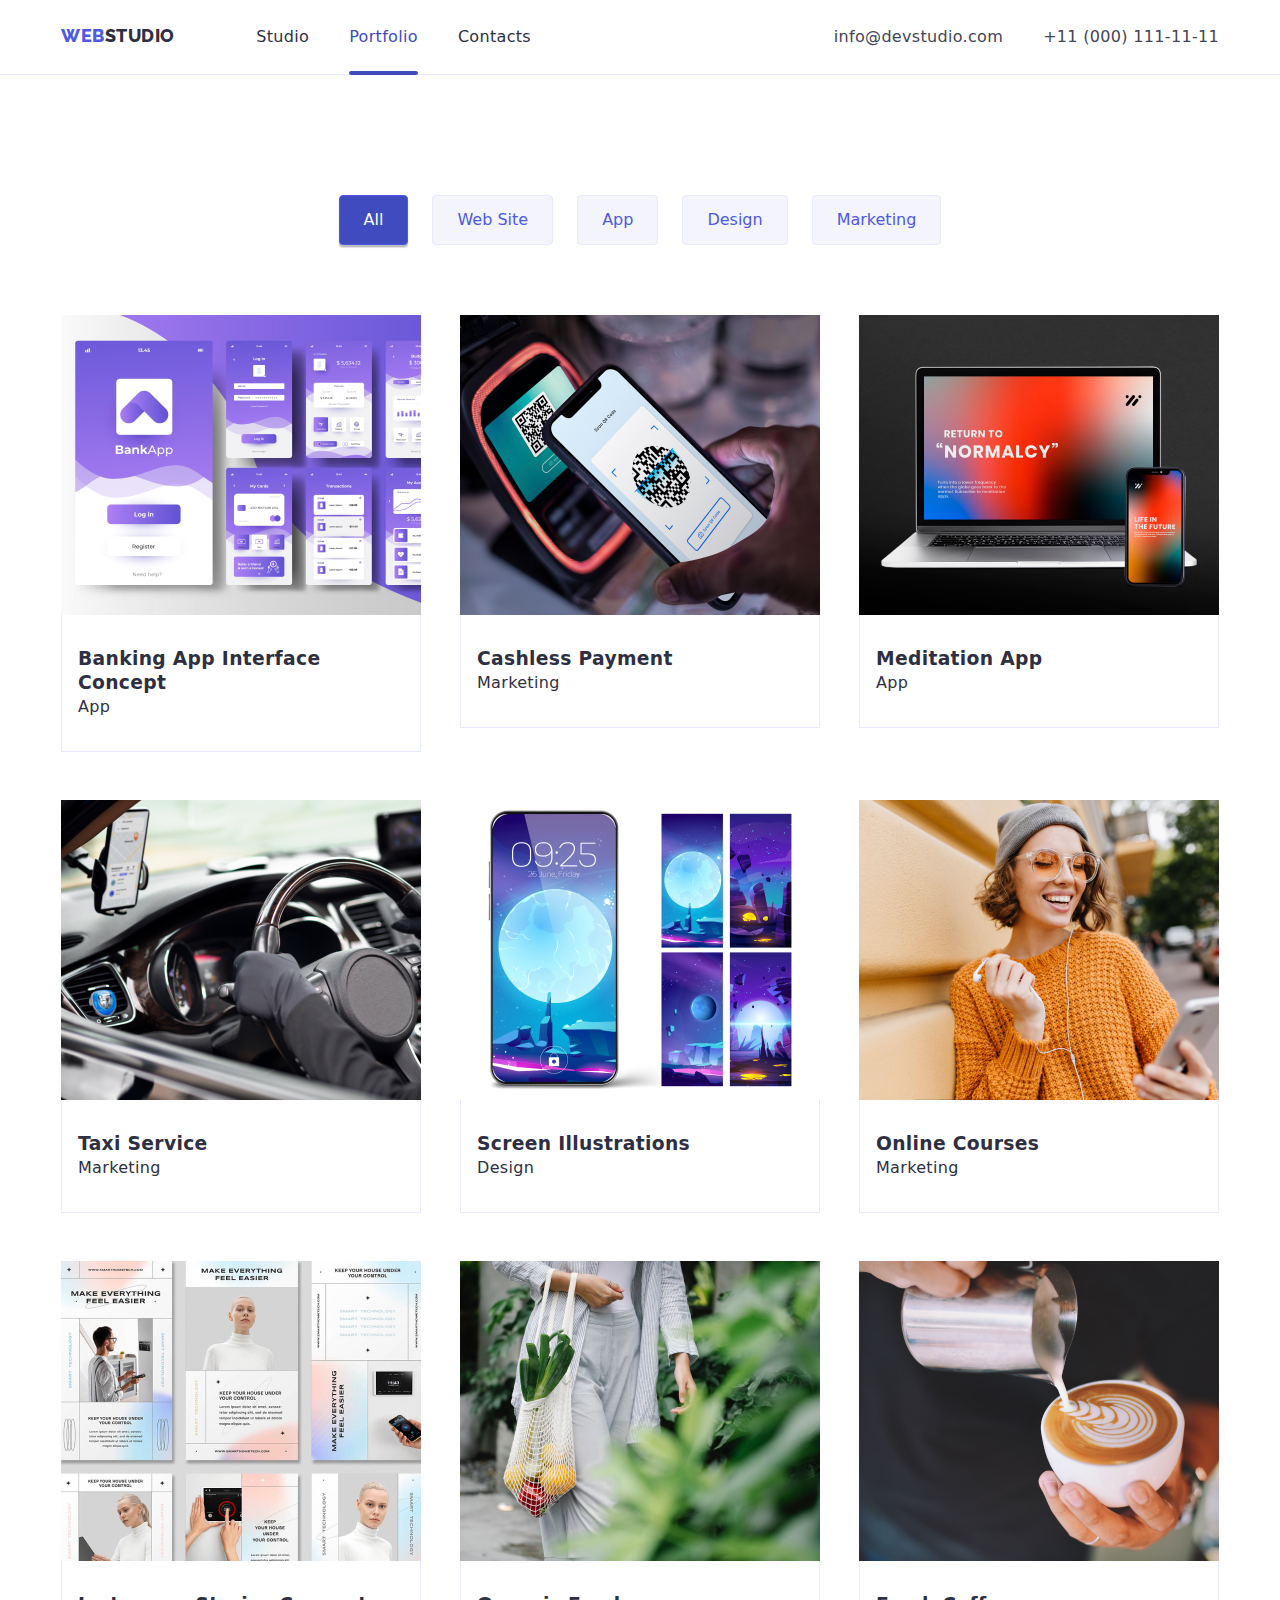
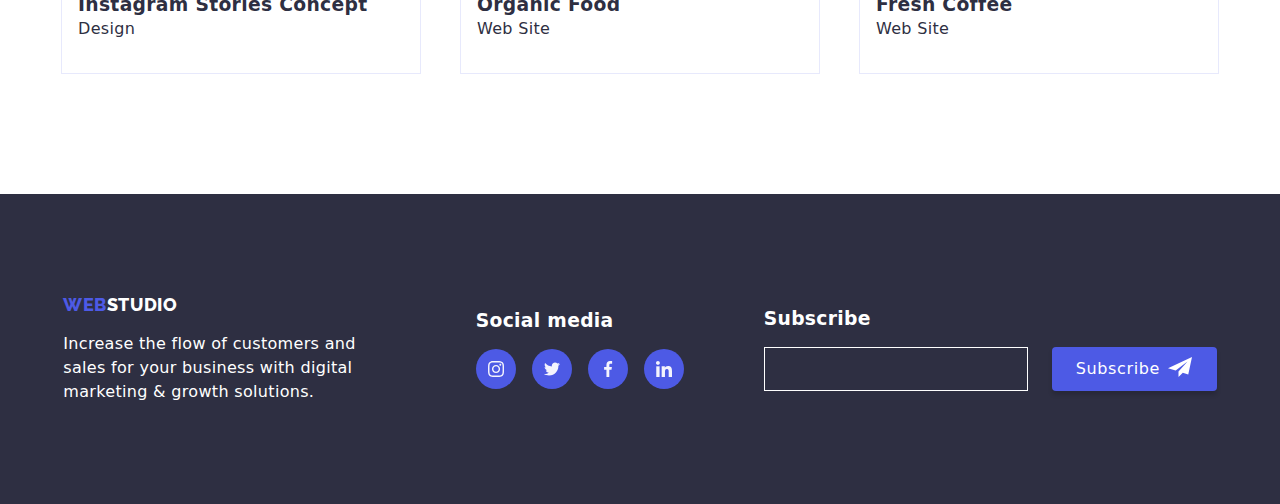
==== portfolio.html @ 76aa9580 "main" ====
<!DOCTYPE html>

<html lang="en">

<head> 
    <!-- CSS Style link -->
    <link rel="stylesheet" href="./css/styles.css" />
    <!-- «B13» All fonts and their variations are linked from Google Fonts Services -->
    <link href="https://fonts.googleapis.com/css2?family=Raleway:wght@800&family=Roboto:wght@400;500;700;900&display=swap"
        rel="stylesheet" />
    <link rel="stylesheet" href="https://cdnjs.cloudflare.com/ajax/libs/modern-normalize/1.0.0/modern-normalize.min.css"/>  
    <title>My Homework #5</title>
</head>

<body>
    <!-- This is the header tag that wraps the navigation options, web logo and  contacts info as well -->
    <header class="header">
        <div class="container container-header">
        <!-- Nav tag as well known as Navigation wrapper -->
        <nav>
            <!-- This is the LOGO usually used in image or text as well, clickable for homepage only  -->
            <a href="./index.html" class="logo"><span class="logo-colored">web</span><span>studio</span></a>
            <!-- This is navigation list or option is resposible for exploring the webpage -->
            <ul class="menu-nav list">
                <li><a href="./index.html" class="nav">Studio</a></li>
                <li><a href="./portfolio.html" class="nav active">Portfolio</a></li><!-- class Active will be highlighted the current page-->
                <li><a href="./" class="nav">Contacts</a></li><!-- Contact will be in default link -->
            </ul>
        </nav>
        <!-- 
                This the Contact links, mostly in the rightside of navigation, reponsible for 
                contacting email, telephone number, mobile number and 
                social media links(fb,twitter,instagram,etc) 
            -->
        <ul class="menu-contact list">
            <li><a href="mailto:info@devstudio.com" class="contact">info@devstudio.com</a></li>
            <li><a href="tel:+110001111111" class="contact">+11 (000) 111-11-11</a></li>
        </ul>
        </div>
    </header>
    <!-- this is the Main tag that wraps the content of the webpage. -->
    <main>
        <section class="section">
            <div class="container container-category">
                <!-- function button to filter the classification of data -->
                <ul class="filters list">
                    <li>
                        <button type="button" class="filter-btn active">
                            All
                        </button>
                    </li><li>
                        <button type="button" class="filter-btn">
                            Web Site
                        </button>
                    </li><li>
                        <button type="button" class="filter-btn">
                            App
                        </button>
                    </li><li>
                        <button type="button" class="filter-btn">
                            Design
                        </button>
                    </li><li>
                        <button type="button" class="filter-btn">
                            Marketing
                        </button>
                    </li>
                </ul>
                <ul class="project-card list">
                    <li class="portfolio-item">
                        <a href="#"  class="proj-cardlist">
                            <div class="proj-image">
                                <div class="proj-overlay">
                                <img src="./images/filtered-img/app-1.jpg" alt="Banking App Interface Concept" >
                                <div class="card-hidden">
                                    <p>
                                        14 Stylish and User-Friendly App Design Concepts · Task Manager App · Calorie Tracker App · Exotic Fruit Ecommerce App · Cloud Storage App
                                    </p>
                                </div>
                            </div>
                            <div class="proj-cardwrap">
                                <h3>Banking App Interface Concept</h3>
                                <p>
                                    App
                                </p>
                            </div>
                        </div>
                        </a>
                    </li>
                    <li class="portfolio-item">
                        <a href="#"  class="proj-cardlist">
                            <div class="proj-image">
                                <div class="proj-overlay">
                                <img src="./images/filtered-img/marketing-1.jpg" alt="Cashless Payment" width="360">
                                    <p  class="card-hidden">
                                        14 Stylish and User-Friendly App Design Concepts · Task Manager App · Calorie Tracker App · Exotic Fruit Ecommerce App · Cloud Storage App
                                    </p>
                                </div>
                            <div class="proj-cardwrap">
                                <h3>Cashless Payment</h3>
                                <p>
                                    Marketing
                                </p>    
                            </div>
                            </div>
                        </a>
                    </li>
                    <li class="portfolio-item">
                        <a href="#"  class="proj-cardlist">
                            <div class="proj-image">
                                <div class="proj-overlay">
                            <img src="./images/filtered-img/app-2.jpg" alt="Meditation App" width="360">
                            <div class="card-hidden">
                                <p>
                                    14 Stylish and User-Friendly App Design Concepts · Task Manager App · Calorie Tracker App · Exotic Fruit Ecommerce App · Cloud Storage App
                                </p>
                                </div>
                            </div>
                            <div class="proj-cardwrap">
                                <h3>Meditation App</h3>
                                <p>
                                    App
                                </p>
                            </div>
                            </div>
                        </a>
                    </li>
                    <li class="portfolio-item">
                        <a href="#"  class="proj-cardlist">
                            <div class="proj-image">
                                <div class="proj-overlay">
                            <img src="./images/filtered-img/marketing-2.jpg" alt="Taxi Service" width="360">
                            <div class="card-hidden">
                                <p>
                                    14 Stylish and User-Friendly App Design Concepts · Task Manager App · Calorie Tracker App · Exotic Fruit Ecommerce App · Cloud Storage App
                                </p>
                                </div>
                            </div>
                            <div class="proj-cardwrap">
                                <h3>Taxi Service</h3>
                                <p>
                                    Marketing
                                </p>
                            </div>
                            </div>
                        </a>
                    </li>
                    <li class="portfolio-item">
                        <a href="#"  class="proj-cardlist">
                            <div class="proj-image">
                                <div class="proj-overlay">
                            <img src="./images/filtered-img/design-1.jpg" alt="Screen Illustrations" width="360">
                            <div class="card-hidden">
                                <p>
                                    14 Stylish and User-Friendly App Design Concepts · Task Manager App · Calorie Tracker App · Exotic Fruit Ecommerce App · Cloud Storage App
                                </p>
                            </div>
                            </div>
                            <div class="proj-cardwrap">
                                <h3>Screen Illustrations</h3>
                                <p>
                                    Design
                                </p>
                            </div>
                            </div>
                        </a>
                    </li>
                    <li class="portfolio-item">
                        <a href="#"  class="proj-cardlist">
                            <div class="proj-image">
                                <div class="proj-overlay">
                            <img src="./images/filtered-img/marketing-3.jpg" alt="Online Courses" width="360">
                            <div class="card-hidden">
                                <p>
                                    14 Stylish and User-Friendly App Design Concepts · Task Manager App · Calorie Tracker App · Exotic Fruit Ecommerce App · Cloud Storage App
                                </p>
                                </div>
                            </div>
                            <div class="proj-cardwrap">
                                <h3>Online Courses</h3>
                                <p>
                                    Marketing
                                </p>
                            </div>
                            </div>
                        </a>
                    </li>
                    <li class="portfolio-item">
                        <a href="#"  class="proj-cardlist">
                            <div class="proj-image">
                                <div class="proj-overlay">
                            <img src="./images/filtered-img/design-2.jpg" alt="Instagram Stories Concept" width="360">
                            <div class="card-hidden">
                                <p>
                                    14 Stylish and User-Friendly App Design Concepts · Task Manager App · Calorie Tracker App · Exotic Fruit Ecommerce App · Cloud Storage App
                                </p>
                                </div>
                            </div>
                            <div class="proj-cardwrap">
                                <h3>Instagram Stories Concept</h3>
                                <p>
                                    Design
                                </p>
                            </div>
                            </div>
                        </a>
                    </li>
                    <li class="portfolio-item">
                        <a href="#"  class="proj-cardlist">
                            <div class="proj-image">
                                <div class="proj-overlay">
                            <img src="./images/filtered-img/web-site-1.jpg" alt="Organic Food" width="360">
                            <div class="card-hidden">
                                <p>
                                    14 Stylish and User-Friendly App Design Concepts · Task Manager App · Calorie Tracker App · Exotic Fruit Ecommerce App · Cloud Storage App
                                </p>
                                </div>
                            </div>
                            <div class="proj-cardwrap">
                                <h3>Organic Food</h3>
                                <p>
                                    Web Site
                                </p>
                            </div>
                            </div>
                        </a>
                    </li>
                    <li class="portfolio-item">
                        <a href="#"  class="proj-cardlist">
                            <div class="proj-image">
                                <div class="proj-overlay">
                            <img src="./images/filtered-img/web-site-2.jpg" alt="Fresh Coffee">
                            <div class="card-hidden">
                                <p>
                                    14 Stylish and User-Friendly App Design Concepts · Task Manager App · Calorie Tracker App · Exotic Fruit Ecommerce App · Cloud Storage App
                                </p>
                                </div>
                            </div>
                            <div class="proj-cardwrap">
                                <h3>Fresh Coffee</h3>
                                <p>
                                    Web Site                
                                </p>
                            </div>
                            </div>
                        </a>
                    </li>
                </ul>
            </div>
        </section>
    </main>
    <!-- This is the footer tag that wraps the logo, contact info, costumer services, FAQ etc. -->
    <footer class="footer">
        <div class="container container-footer">
            <div class="footer-box">
                <a href="./index.html" class="logo"><span class="logo-colored">web</span><span>studio</span></a>
                <p>
                    Increase the flow of customers and <br />
                    sales for your business with digital <br />
                    marketing & growth solutions.
                </p>
            </div>
            <div class="footer-box footer-2">
                <h3>Social media</h3>
                <ul class="socmed-list list">
                    <li>
                        <a href="https://instagram.com/" class="socmed-footer socmed-icon">
                            <svg class="icon icon-socmed">
                                <use href="./images/icon/social-media.svg#icon-instagram-1"></use>
                            </svg>
                        </a>
                    </li>
                    <li>
                        <a href="https://twitter.com/" class="socmed-footer socmed-icon">
                            <svg class="icon icon-socmed">
                                <use href="./images/icon/social-media.svg#icon-twitter-1"></use>
                            </svg>
                        </a>
                    </li>
                    <li>
                        <a href="https://facebook.com/" class="socmed-footer socmed-icon">
                            <svg class="icon icon-socmed">
                                <use href="./images/icon/social-media.svg#icon-facebook-1"></use>
                            </svg>
                        </a>
                    </li>
                    <li>
                        <a href="https://linkedin.com/" class="socmed-footer socmed-icon">
                            <svg class="icon icon-socmed">
                                <use href="./images/icon/social-media.svg#icon-linkedin-1"></use>
                            </svg>
                        </a>
                    </li>
                </ul>    
            </div>
            <div class="footer-form">
                <h3>Subscribe</h3>
                <div class="footer-send">
                    <span class="input-footer">
                    <input type="email" name="input-email" class="input-email" />
                    </span>
                    <button type="button" class="btn-telegram">
                        <span class="text-subs">Subscribe</span>
                        <span>
                        <svg class="icon-telegram">
                            <use href="./images/icon/icons.svg#icon-telegram"></use>
                        </svg>
                        </span>
                    </button>
                </div>
            </div>
        </div>
    </footer>
</body>

</html>
---- css/styles.css ----
/*Declaration of Variables*/
*:root {
    --default-color : #2E2F42;
    --secondary-color: #FFFFFF;
    --third-color:#4D5AE5;
    --fourth-color: #F4F4FD;
    --fifth-color:#E7E9FC;
    --sixth-color:#404BBF;
    --seventh-color:#434455;
    --theme-color: #2E2F42;
    --hero-cover: rgba(46, 47, 66, 0.70);
    --eight-color: #8E8F99;
    --nineth-color: #FCFCFC;
    --tenth-color: #31D0AA;
}

/* default */
h1,h2,h3,h4,h5,h6,p { margin: 0;}
html { box-sizing: border-box;}
*,*::after,*::before { box-sizing: inherit;}
img { display: block; max-width: 100%; height: auto;}
.list { list-style: none; padding: 0; margin: 0;}

/* body */
body {
    font-size: 16px;
    font-family: 'Roboto' , sans-serif;
    color: var(--default-color,#2E2F42);
    font-style: normal;
    font-weight: 400;
    line-height: 24px;
    letter-spacing: 0.32px;
}

/* Classes */
.logo {
    color: inherit;
    font-size: 18px;
    font-family: 'Raleway', sans-serif;
    font-weight: 800;
    line-height: 21px;
    letter-spacing: 0.54px;
    text-transform: uppercase;
}
.logo-colored {
    color: var(--third-color);
}
.logo, 
.nav, 
.contact {
    text-decoration: none;
    line-height: 1.2;
    cursor: pointer;
}
.menu-nav {
    margin-left: 76px;
    transition-property: all;
    transition-duration: 250ms;
    transition-timing-function:  cubic-bezier(0.4, 0, 0.2, 1);
}
.nav{
    color: var(--default-color);
    display: block;
    padding: 25px 0;
    font-weight: 500;
    line-height: 24px;
    letter-spacing: 0.32px;

    transition-property: all;
    transition-duration: 250ms;
    transition-timing-function: cubic-bezier(0.4, 0, 0.2, 1);
}
.nav.active{
    padding: 25px 0;
}
.contact{
    color: var(--seventh-color);
    display: block;
    padding: 25px 0;
    line-height: 24px;
    letter-spacing: 0.32px;
}
.hero-image {
    background-color: var(--hero-cover);
    background-blend-mode: overlay;
    background-image: url("../images/people-office-1.jpg");
    background-size: cover;
    color: var(--secondary-color);
}
.hero-top-banner{
    font-size: 56px;
    font-weight: 700;
    line-height: 60px;
    letter-spacing: 1.12px;
    text-align: center;

    display: flex;
    flex-direction: column;
}
.feat-title, .card-title {
    text-align: center;
}
.feat-desc {
    margin-top: 8px;
    color:var(--seventh-color);
    line-height: 24px;
}
.section-title {
    font-size: 36px;
    font-weight: 700;
    line-height: 40px;
    text-align: center;
    letter-spacing: 0.72px;
    text-transform: capitalize;
}
.btn-primary,
.filter-btn{
    font-weight: 500;
    line-height: 1.5;
    border-radius: 4px;
    border: 1px solid var(--fifth-color);
    border: 0;
}
.btn-primary{
    color: var(--secondary-color);
    background-color: var(--third-color);
    font-weight: 500;
    line-height: 24px;
    letter-spacing: 0.64px;

    display: inline-flex;
    padding: 16px 32px;
    align-items: flex-start;
    gap: 10px;

    border-radius: 4px;
    box-shadow: 0px 4px 4px 0px rgba(0, 0, 0, 0.15);

    transition-property: background, border;
    transition-duration: 250ms;
    transition-timing-function: cubic-bezier(0.4, 0, 0.2, 1);
}
.filter-btn{
    color: var(--third-color);
    background-color: var(--fourth-color);
    border: 1px solid var(--fifth-color);
    padding: 12px 24px;
    cursor: pointer;
    transition-property: background, border;
    transition-duration: 250ms;
    transition-timing-function: cubic-bezier(0.4, 0, 0.2, 1);
}
.proj-cardlist {
    text-decoration: none;
    color: inherit;

    /* display: flex;
    flex-direction: column;
    text-decoration: none;
    color: inherit; */
}
.proj-cardlist:focus .card-hidden,
.proj-cardlist:hover .card-hidden {
    display: block;
    transform: translateY(-100%);
}
.card-text{
    color:var(--seventh-color);
}
.section-team{
    background-color: var(--fourth-color);
}
.footer{
    background-color: var(--theme-color);
    color: var(--secondary-color);
}

/* pseudo-elements */
.menu-nav .nav:focus,
.menu-nav .nav:hover {
    top: 25px;
    color: var(--sixth-color);
}
.menu-nav .nav.active {
    color: var(--sixth-color);
}
.menu-nav .nav:hover::after,
.menu-nav .nav:focus::after {
    content: "";
    display: block;
    position: relative;
    top: 26px;
    margin-top: -4px;
    border: 2px solid var(--sixth-color);
    border-radius: 4px;

    animation-name: lines;
    animation-duration: 250ms;
    animation-timing-function: cubic-bezier(0.4, 0, 0.2, 1);
}
.menu-nav .nav.active::after {
    content: "";
    display: block;
    position: relative;
    top: 26px;
    margin-top: -4px;
    border: 2px solid var(--sixth-color);
    border-radius: 4px;
    animation-name: none;
}
.menu-contact .contact:hover,
.menu-contact .contact:focus{
    color: var(--sixth-color);
}
.btn-send:hover,
.btn-telegram:hover,
.btn-primary:hover,
.filter-btn:hover,
.filter-btn.active{
    border-color: var(--third-color);
    box-shadow: 
    0px 2px 2px 0px rgba(0, 0, 0, 0.12),
    0px 2px 1px 0px rgba(0, 0, 0, 0.08), 
    0px 3px 1px 0px rgba(0, 0, 0, 0.10);
    color: var(--secondary-color, #FFFFFF);
    background-color: var(--sixth-color, #404BBF);
}
.btn-send:active,
.btn-telegram:active,
.btn-primary:active {
    color: var(--fourth-color);
}
.btn-send:focus,
.btn-telegram:focus,
.btn-primary:focus,
.filter-btn:focus{
    border-color: var(--third-color);
    box-shadow: 
    0px 2px 2px 0px rgba(0, 0, 0, 0.12),
    0px 2px 1px 0px rgba(0, 0, 0, 0.08), 
    0px 3px 1px 0px rgba(0, 0, 0, 0.10);
    color: var(--secondary-color, #FFFFFF);
    background-color: var(--third-color);
}
.proj-cardlist:hover {
    box-shadow: 
    0px 2px 1px 0px rgba(46, 47, 66, 0.08), 
    0px 1px 1px 0px rgba(46, 47, 66, 0.16), 
    0px 1px 6px 0px rgba(46, 47, 66, 0.08);
}
.proj-cardlist:hover .card-hidden,
.proj-cardlist:focus .card-hidden  {
    display: block;
    opacity: 1;
    pointer-events: fill;
    visibility:visible;
    z-index: 0;
}
.socmed-icon:hover,
.socmed-icon:focus {
    background-color: var(--sixth-color);
}
.socmed-list .socmed-icon:active {
    background-color: var(--third-color);
}
.client-list:hover,
.client-list:focus  {
    border-color: var(--sixth-color);
    fill: var(--sixth-color);
}
.btn-close:hover {
    background-color: var(--sixth-color);
    fill: var(--secondary-color);
    transition-property: background-color, fill;
    transition-duration: 250ms;
    transition-timing-function: cubic-bezier(0.4, 0, 0.2, 1);
}

.socmed-footer.socmed-icon:hover,
.socmed-footer.socmed-icon:focus {
    background-color: var(--tenth-color);
}
.socmed-footer.socmed-icon:active {
    background-color: var(--tenth-color);
}

/* container, alignment and resizing */
.container {
    width: 1200px;
    padding: 0 21px;
    margin: 0 auto;
}
.header{
    border-bottom: 1px solid var(--fifth-color);
}
.menu-nav,
.menu-contact {
    display: inline-flex;
    align-items: center;
    gap: 40px;
}
.menu-nav {
    margin-left: 76px;
}
.container-header {
    display: flex;
    justify-content: space-between;
}
.btn-primary {
    margin-top: 48px;
    cursor: pointer;
    transition-property: background;
    transition-duration: 250ms;
    transition-timing-function: cubic-bezier(0.4, 0, 0.2, 1);
}
.hero-image {
    padding: 188px 0;
    text-align: center;
}
.section{
    padding: 120px 0;
}
.feature-section {
    display: flex;
    gap: 22px;
}

.section-attached{
    padding-top: 0;
}
.card {
    display: flex;
    justify-content: center;
    align-items: center;
    gap: 24px;
    margin-top: 72px;
}
.team-card {
    margin-top: 72px;
    display: flex;
    gap: 24px;
}
.card-content{
    border-radius: 0px 0px 4px 4px;
    background: var(--secondary-color, #FFF);
    box-shadow: 
    0px 2px 1px 0px rgba(46, 47, 66, 0.08), 
    0px 1px 1px 0px rgba(46, 47, 66, 0.16), 
    0px 1px 6px 0px rgba(46, 47, 66, 0.08);
    padding: 32px 0;
    display: flex;
    flex-direction: column;
    align-items: center;
    gap: 8px;
}
.container-category{
    text-align: center;
}
.filters {
    display: inline-flex;
    align-items: flex-start;
    gap: 24px;
    margin-bottom: 70px;
}
.project-card {
    display: flex;
    justify-content: space-between;
    flex-wrap: wrap;
    gap: 48px 24px;
}
.proj-cardwrap {
    padding: 32px 16px;
    border: 1px solid var(--fifth-color);
    border-top: none;
    text-align: left;
    background: var(--secondary-color);
    z-index: 1;
}
.footer {
    padding: 100px 0;
}
.container-footer {
    display: flex;
    justify-content: center;
    align-items: center;
    gap: 80px;
}
.footer-box {
    display: flex;
    flex-direction: column;
    row-gap: 16px;
}
/* social media link icon etc. */
.feat-icon {
    margin-bottom: 8px;
    width: 264px;
    height: 112px;
    align-items: center;
    justify-content: center;
    border-radius: 4px;
    display: flex;
    background-color: var(--fourth-color);
}
.socmed-list{
    display: flex;
    gap: 16px;
}
.icon-socmed {
    height: 16px;
    width: 16px;
}
.socmed-icon{
    display: flex;
    width: 40px;
    height: 40px;
    align-items: center;
    justify-content: center;
    border-radius: 50%;
    background-color: var(--third-color);

    transition-property: background-color;
    transition-duration: 250ms;
    transition-timing-function: cubic-bezier(0.4, 0, 0.2, 1);
}
.icon {
    display: inline-block;
    stroke-width: 0;
    stroke: currentColor;
}
.icon-client {
    width: 104px;
    height: 56px;
}
.icon-telegram {
    height: 24px;
    width: 24px;
}
.client-list {
    display: flex;
    width: 168px;
    height: 88px;
    align-items: center;
    justify-content: center;
    fill: var(--eight-color);
    border-radius: 4px;
    border: 1px solid var(--eight-color);

    transition-property: fill, border;
    transition-duration: 250ms;
    transition-timing-function: cubic-bezier(0.4, 0, 0.2, 1);
}
/* animation */
.cardlist-hidden {
    display: none;
    position: absolute;
    background-color: rgba(77, 90, 229, 0.9);
    width: 360px;
    height: 300px;
    padding: 40px 32px;
    text-align: left;
    z-index: 0;
}
.proj-cardlist:hover .cardlist-hidden {
    display: flex;
}
.footer-box.footer-2{
    margin-left: 40px;
}
/* Modal elements & animation*/
.backdrop.is-hidden {
    visibility: hidden;
    opacity: 0;
    pointer-events: none;
} 
.backdrop.is-hidden .contact-form{
    transform: scale(0.5) translateY(50%);
    transition-timing-function: cubic-bezier(0.4, 0, 0.2, 1);
}
.backdrop {
    position: fixed;
    display: block;
    top: 0;
    width: 100%;
    height: 100%;

    background: rgba(0, 0, 0, 0.40);
    box-shadow: 0px 2px 1px 0px rgba(0, 0, 0, 0.20), 0px 1px 3px 0px rgba(0, 0, 0, 0.12), 0px 1px 1px 0px rgba(0, 0, 0, 0.14);

    transition-property: all;
    transition-duration: 250ms;
    transition-timing-function:  cubic-bezier(0.4, 0, 0.2, 1);
}
.toggle-pos {
    display: flex;
    flex-direction: row-reverse;
}
.icon-close {
    display: flex;
    width: 8px;
    height: 8px;
}
.btn-close {
    display: flex;
    width: 24px;
    height: 24px;
    justify-content: center;
    align-items: center;
    border-radius: 50%;
    background-color: var(--fifth-color);
    border: 1px solid rgba(0, 0, 0, 0.10);
    cursor: pointer;
}
.contact-form {
    width: 408px;
    margin: 80px auto auto;
    padding: 24px;
    border-radius: 4px;
    background-color: var(--nineth-color);
    box-shadow: 0px 2px 1px 0px rgba(0, 0, 0, 0.20), 0px 1px 3px 0px rgba(0, 0, 0, 0.12), 0px 1px 1px 0px rgba(0, 0, 0, 0.14);

    transition-property: all;
    transition-duration: 250ms;
    transition-timing-function:  cubic-bezier(0.4, 0, 0.2, 1);
}
.proj-cardlist .card-hidden{
    position: absolute;
    width: 100%;
    height: 100%;
    text-align: left;
    padding: 40px 32px;
    color: var(--fourth-color);
    background-color: var(--third-color);
    transition-property: transform;
    transition-duration: 250ms;
    transition-timing-function: cubic-bezier(0.4, 0, 0.2, 1);
}
.proj-cardlist {
    display: flex;
    z-index: 1;
}
.proj-overlay {
    position: relative;
    overflow:   hidden;
}
.portfolio-item {
    display: flex;
    width: 360px;
    flex-direction: column;
    align-items: flex-start;
}
.proj-image {
    min-width: 360px;
}
/* animation */
@keyframes lines {
    0% {
        transform: scaleX(0);
    }
    100% {
        transform: scaleX(1);
    }
}
/* FORM elements */
.form-wrap {
    padding-top: 24px;
}
.form-align {
    text-align: center;
}
.form-box {
    color: var(--eight-color);
    font-size: 12px;
    margin-top: 16px;
    gap: 8px;
}
.form-header {
    text-align: center;
    font-weight: 500;
}
.form-label {
    text-align: left;
}
.input {
    display: flex;
    width: 100%;
    gap: 5px;
    font-size: 12px;
    padding: 11px 11px 11px 16px;
    border-radius: 4px;
    color: var(--theme-color);
    border: 1px solid var(--default-color);
    transition-property: All;
    transition-duration: 250ms;
    transition-timing-function: cubic-bezier(0.4, 0, 0.2, 1);
}
.input:hover, .input:focus {
    border-color: var(--third-color);
    color: var(--third-color);
}
.input-text {
    flex-basis: 100%;
    border: none;
}
.input:hover .form-icon,
.input:focus .form-icon {
    fill: var(--third-color);
}
.input:hover .input-text,
.input:focus .input-text {
    color: var(--third-color);
    border-left: 2px solid var(--third-color);
}
.input .input-tex:hover,
.input .input-text:focus {
    color: var(--third-color);
    border-left: 1px solid var(--third-color);
}
.form-icon {
    width: 18px;
    height: 18px;
    fill: var(--theme-color);
}
.input-comment {
    max-height: 420px;
    padding: 16px;
    border-radius: 12px;
    background-color: rgb(255, 255, 255);
    white-space: pre-wrap;
    word-break: break-word;
    hyphens: auto;
    font-size: 14px;
    line-height: 20px;
    font-weight: 400;
    letter-spacing: 0.5px;
    border: 1px solid var(--theme-color);
    min-height: 100px;
    cursor: text;

    overflow: auto;
    width: 100%;
    height: 120px;
}
.button-send {
    text-align: center;
}
.btn-send {
    font-weight: 500;
    line-height: 1.5;
    border-radius: 4px;
    border: 1px solid var(--fifth-color);
    border: 0;

    color: var(--secondary-color);
    background-color: var(--third-color);
    font-weight: 500;
    line-height: 24px;
    letter-spacing: 0.64px;
    cursor: pointer;

    display: inline-flex;
    margin: 24px auto;
    padding: 16px 32px;
    align-items: flex-start;
    row-gap: 10px;

    border-radius: 4px;
    box-shadow: 0px 4px 4px 0px rgba(0, 0, 0, 0.15);

    transition-property: All;
    transition-duration: 250ms;
    transition-timing-function: cubic-bezier(0.4, 0, 0.2, 1);
}
.btn-telegram {
    width: 165px;
    border: 0;

    color: var(--secondary-color);
    fill: currentColor;
    background-color: var(--third-color);
    font-weight: 500;
    letter-spacing: 0.64px;
    cursor: pointer;

    display: inline-flex;
    padding: 8px 24px;
    align-items: center;
    justify-self: center;
    gap: 8px;

    border-radius: 4px;
    box-shadow: 0px 4px 4px 0px rgba(0, 0, 0, 0.15);

    transition-property: background, border;
    transition-duration: 250ms;
    transition-timing-function: cubic-bezier(0.4, 0, 0.2, 1);
}
.btn-text {
    display: flex;
    justify-content: center;
    align-items: center;
    width: 105px;
}
.text-subs {
    display: flex;
}
.input-footer {
    display: flex;
    width: 264px;
    border: 1px solid var(--secondary-color);
    padding: 8px 8px 8px 16px;
}
.footer-send {
    display: flex;
    justify-content: space-between;
}
.footer-form {
    width: 453px;
    display: flex;
    flex-direction: column;
    row-gap: 16px;
}
.input-email:hover,
.input-email:focus {
    border-left: 2px solid currentColor;
}
.input-email {
    color: currentColor;
    background-color: transparent;
    border: transparent;
    width: 100%;
}
.icon-check {
    width: 16px;
    height: 16px;
    padding: 2px 1px;
    fill: var(--secondary-color);
    border-radius: 2px;
    border: 1px solid rgba(46, 47, 66, 0.40);
}
.check-border {
    display: flex;
    justify-content: center;
    align-items: center;

    transition-property: All;
    transition-duration: 250ms;
    transition-timing-function: cubic-bezier(0.4, 0, 0.2, 1);
}
.label-check {
    margin-top: 16px;
    display: flex;
    justify-content: left;
    align-items: center;
    cursor: pointer;
    gap: 8px;
}
.input-check:checked + .check-border{
    background-color: var(--sixth-color);
}
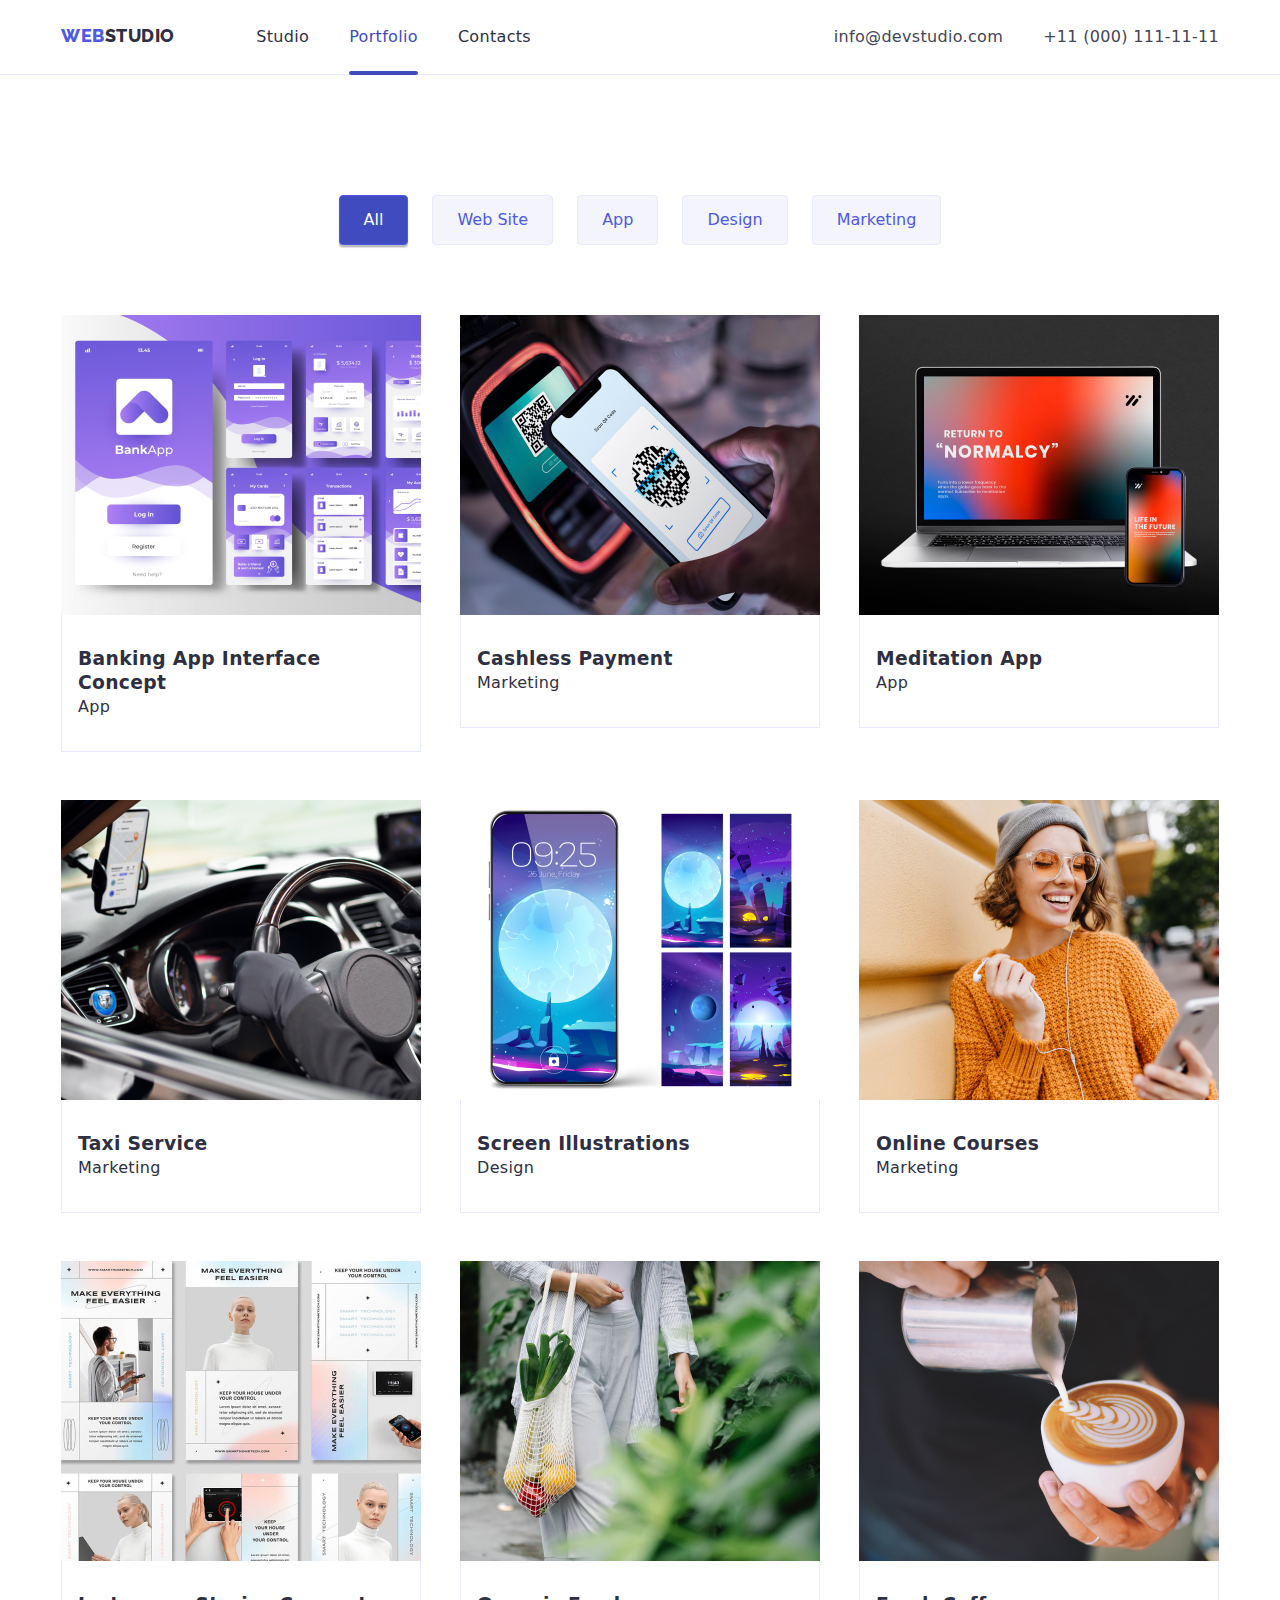
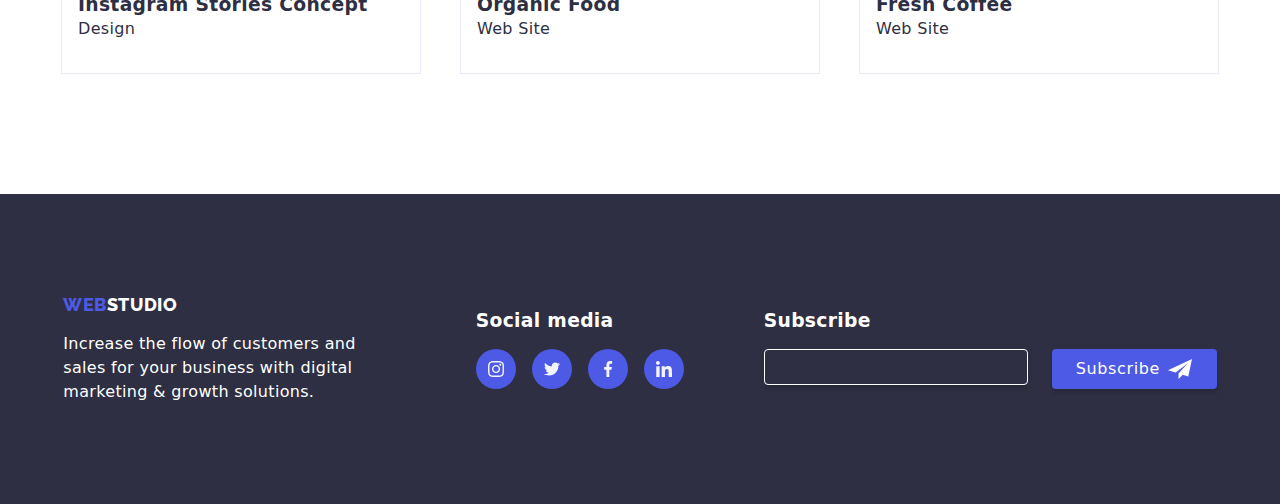
==== commit f9df2649: "version 2" ====
--- a/portfolio.html
+++ b/portfolio.html
@@ -9,7 +9,7 @@
     <link href="https://fonts.googleapis.com/css2?family=Raleway:wght@800&family=Roboto:wght@400;500;700;900&display=swap"
         rel="stylesheet" />
     <link rel="stylesheet" href="https://cdnjs.cloudflare.com/ajax/libs/modern-normalize/1.0.0/modern-normalize.min.css"/>  
-    <title>My Homework #5</title>
+    <title>My Homework #6</title>
 </head>
 
 <body>
@@ -299,13 +299,10 @@
                     <span class="input-footer">
                     <input type="email" name="input-email" class="input-email" />
                     </span>
-                    <button type="button" class="btn-telegram">
-                        <span class="text-subs">Subscribe</span>
-                        <span>
+                    <button type="button" class="btn-telegram">Subscribe
                         <svg class="icon-telegram">
                             <use href="./images/icon/icons.svg#icon-telegram"></use>
                         </svg>
-                        </span>
                     </button>
                 </div>
             </div>
--- a/css/styles.css
+++ b/css/styles.css
@@ -283,7 +283,15 @@
 .socmed-footer.socmed-icon:active {
     background-color: var(--tenth-color);
 }
-
+.form-label:hover .form-icon,
+.form-label:focus .form-icon {
+    fill: var(--third-color);
+}
+.form-label:hover .input-text,
+.form-label:focus .input-text {
+    border: 1px solid var(--third-color);
+    color: var(--third-color);
+}
 /* container, alignment and resizing */
 .container {
     width: 1200px;
@@ -580,50 +588,29 @@
 .form-label {
     text-align: left;
 }
-.input {
-    display: flex;
-    width: 100%;
-    gap: 5px;
-    font-size: 12px;
-    padding: 11px 11px 11px 16px;
-    border-radius: 4px;
-    color: var(--theme-color);
-    border: 1px solid var(--default-color);
-    transition-property: All;
-    transition-duration: 250ms;
-    transition-timing-function: cubic-bezier(0.4, 0, 0.2, 1);
-}
-.input:hover, .input:focus {
-    border-color: var(--third-color);
-    color: var(--third-color);
-}
-.input-text {
-    flex-basis: 100%;
-    border: none;
-}
-.input:hover .form-icon,
-.input:focus .form-icon {
-    fill: var(--third-color);
-}
-.input:hover .input-text,
-.input:focus .input-text {
-    color: var(--third-color);
-    border-left: 2px solid var(--third-color);
-}
-.input .input-tex:hover,
-.input .input-text:focus {
-    color: var(--third-color);
-    border-left: 1px solid var(--third-color);
-}
 .form-icon {
+    position: relative;
+    top: 35px;
+    left: -22px;
     width: 18px;
     height: 18px;
     fill: var(--theme-color);
 }
+.input-text {
+    width: 100%;
+    padding: 11px;
+    padding-left: 38px;
+    border-radius: 4px;
+    border: 1px solid var(--theme-color);
+
+    transition-property: All;
+    transition-duration: 250ms;
+    transition-timing-function: cubic-bezier(0.4, 0, 0.2, 1);
+}
 .input-comment {
     max-height: 420px;
     padding: 16px;
-    border-radius: 12px;
+    border-radius: 4px;
     background-color: rgb(255, 255, 255);
     white-space: pre-wrap;
     word-break: break-word;
@@ -700,15 +687,6 @@
     align-items: center;
     width: 105px;
 }
-.text-subs {
-    display: flex;
-}
-.input-footer {
-    display: flex;
-    width: 264px;
-    border: 1px solid var(--secondary-color);
-    padding: 8px 8px 8px 16px;
-}
 .footer-send {
     display: flex;
     justify-content: space-between;
@@ -721,13 +699,24 @@
 }
 .input-email:hover,
 .input-email:focus {
-    border-left: 2px solid currentColor;
+    border-left: 1px solid currentColor;
+    border-color: var(--nineth-color);
 }
 .input-email {
     color: currentColor;
     background-color: transparent;
     border: transparent;
-    width: 100%;
+    width: 264px;
+    padding: 8px 16px;
+    border-radius: 4px;
+
+    display: flex;
+    border: 1px solid var(--secondary-color);
+    box-shadow: 0px 4px 4px 0px rgba(0, 0, 0, 0.15);
+
+    transition-property: All;
+    transition-duration: 250ms;
+    transition-timing-function: cubic-bezier(0.4, 0, 0.2, 1);
 }
 .icon-check {
     width: 16px;
@@ -738,6 +727,7 @@
     border: 1px solid rgba(46, 47, 66, 0.40);
 }
 .check-border {
+    border-radius: 4px;
     display: flex;
     justify-content: center;
     align-items: center;
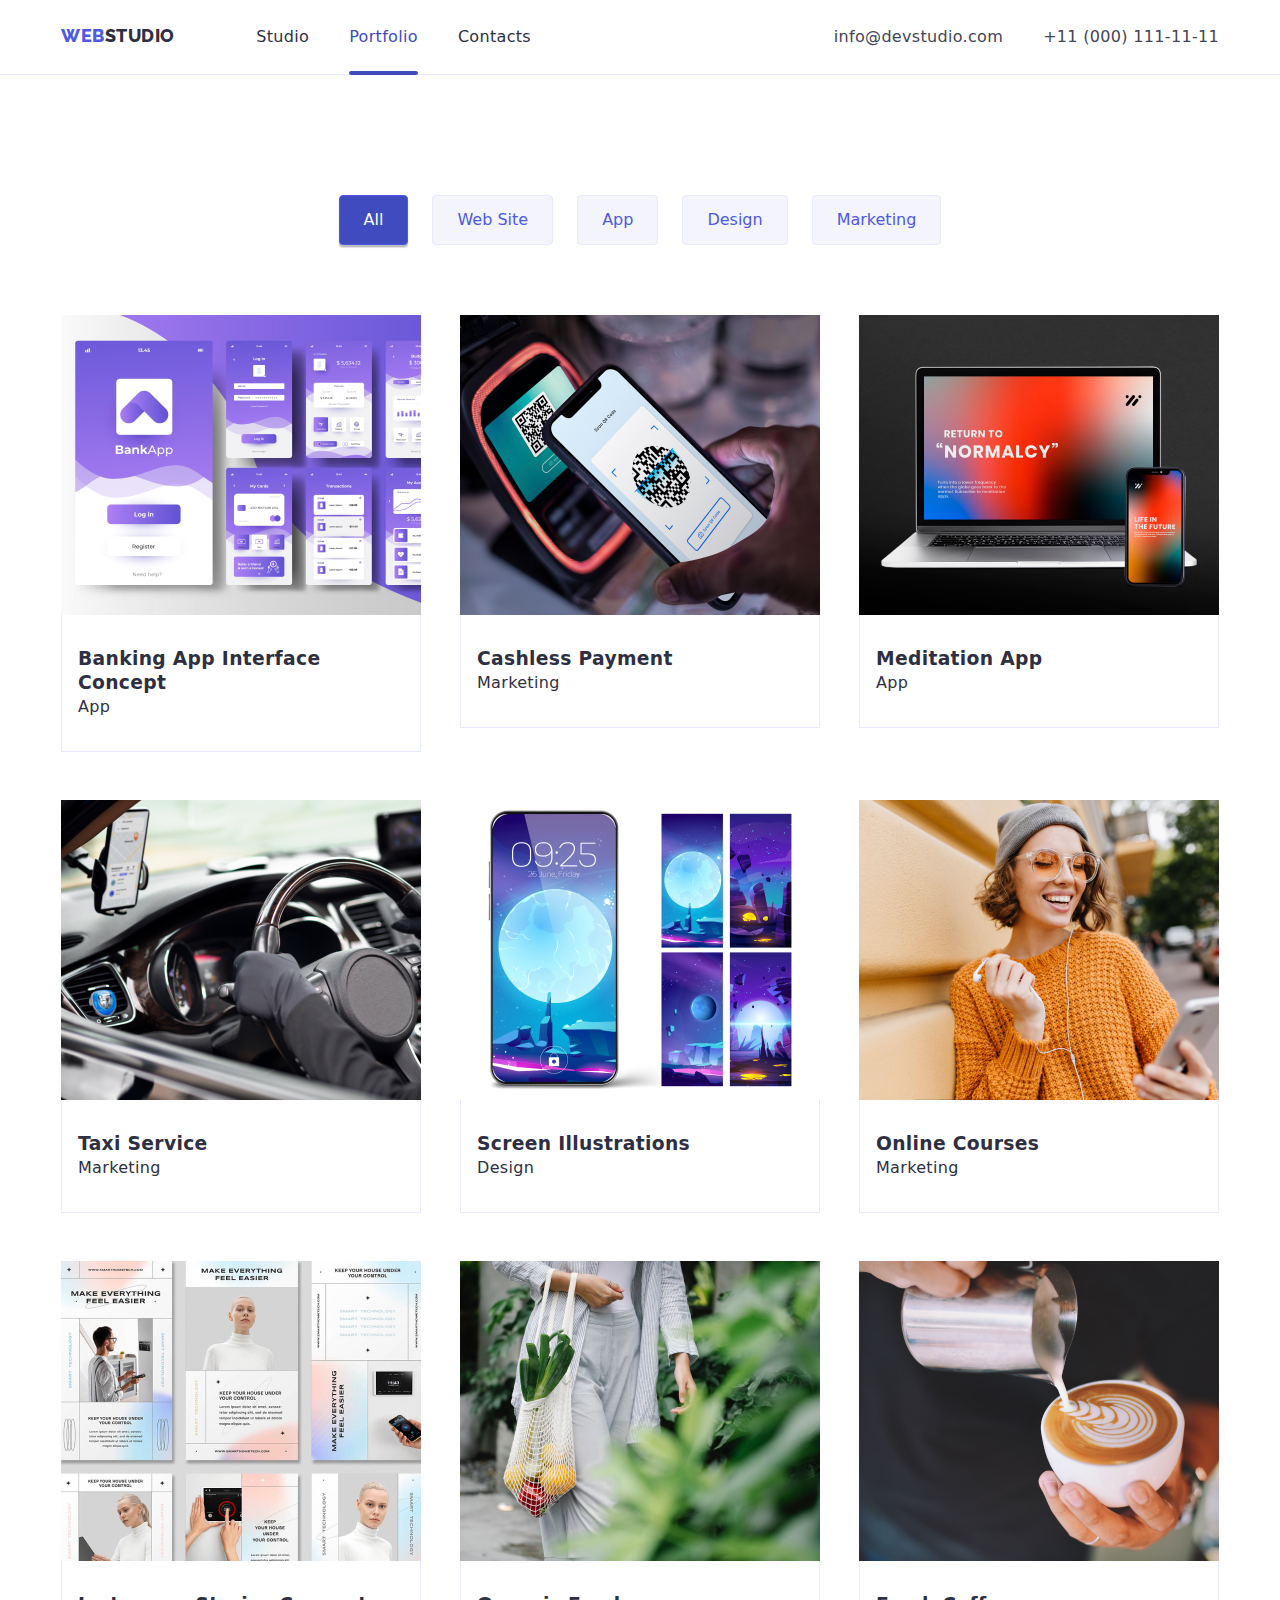
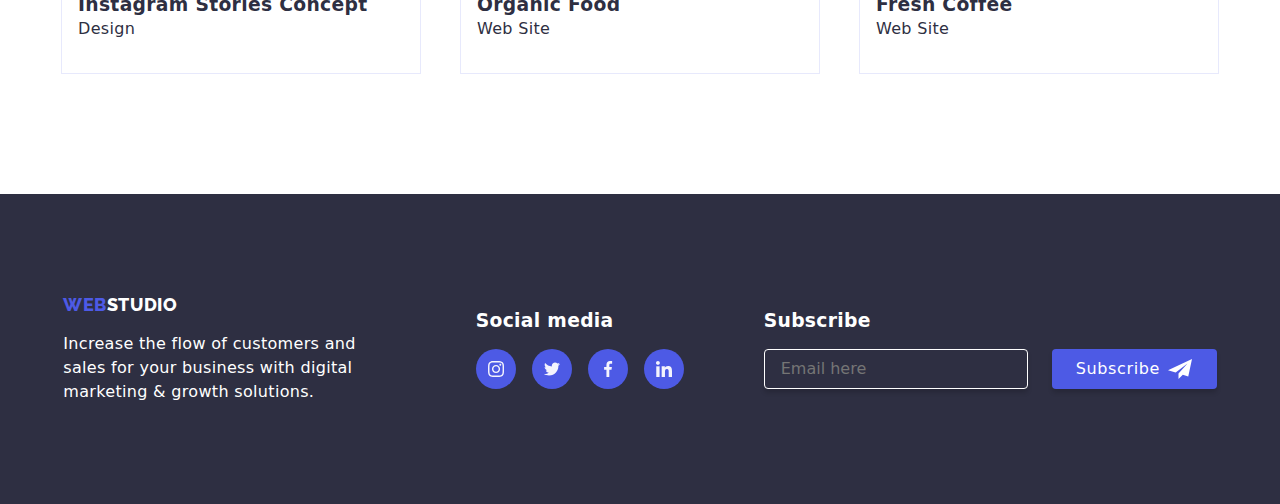
==== commit b5901650: "version 2" ====
--- a/portfolio.html
+++ b/portfolio.html
@@ -296,9 +296,7 @@
             <div class="footer-form">
                 <h3>Subscribe</h3>
                 <div class="footer-send">
-                    <span class="input-footer">
-                    <input type="email" name="input-email" class="input-email" />
-                    </span>
+                    <input type="email" name="input-email" class="input-email" placeholder="Email here" />
                     <button type="button" class="btn-telegram">Subscribe
                         <svg class="icon-telegram">
                             <use href="./images/icon/icons.svg#icon-telegram"></use>
--- a/css/styles.css
+++ b/css/styles.css
@@ -288,7 +288,8 @@
     fill: var(--third-color);
 }
 .form-label:hover .input-text,
-.form-label:focus .input-text {
+.form-label:focus .input-text,
+.input-comment:hover, .input-comment:focus {
     border: 1px solid var(--third-color);
     color: var(--third-color);
 }
@@ -601,7 +602,7 @@
     padding: 11px;
     padding-left: 38px;
     border-radius: 4px;
-    border: 1px solid var(--theme-color);
+    border: 1px solid rgba(46, 47, 66, 0.40);
 
     transition-property: All;
     transition-duration: 250ms;
@@ -609,18 +610,14 @@
 }
 .input-comment {
     max-height: 420px;
-    padding: 16px;
+    padding: 8px 16px;
     border-radius: 4px;
     background-color: rgb(255, 255, 255);
-    white-space: pre-wrap;
-    word-break: break-word;
-    hyphens: auto;
-    font-size: 14px;
+    font-size: 12px;
     line-height: 20px;
     font-weight: 400;
     letter-spacing: 0.5px;
-    border: 1px solid var(--theme-color);
-    min-height: 100px;
+    border: 1px solid rgba(46, 47, 66, 0.40);
     cursor: text;
 
     overflow: auto;
@@ -746,4 +743,21 @@
 }
 .input-check:checked + .check-border{
     background-color: var(--sixth-color);
+}
+.privacy {
+    font-family: inherit;
+    text-decoration: none;
+    color: var(--eight-color);
+    line-height: 14px;
+    letter-spacing: 0.48px;
+
+    transition-property: All;
+    transition-duration: 250ms;
+    transition-timing-function: cubic-bezier(0.4, 0, 0.2, 1);
+}
+.privacy:hover,
+.privacy:focus {
+    color: var(--third-color);
+    line-height: 16px;
+    text-decoration: underline;
 }